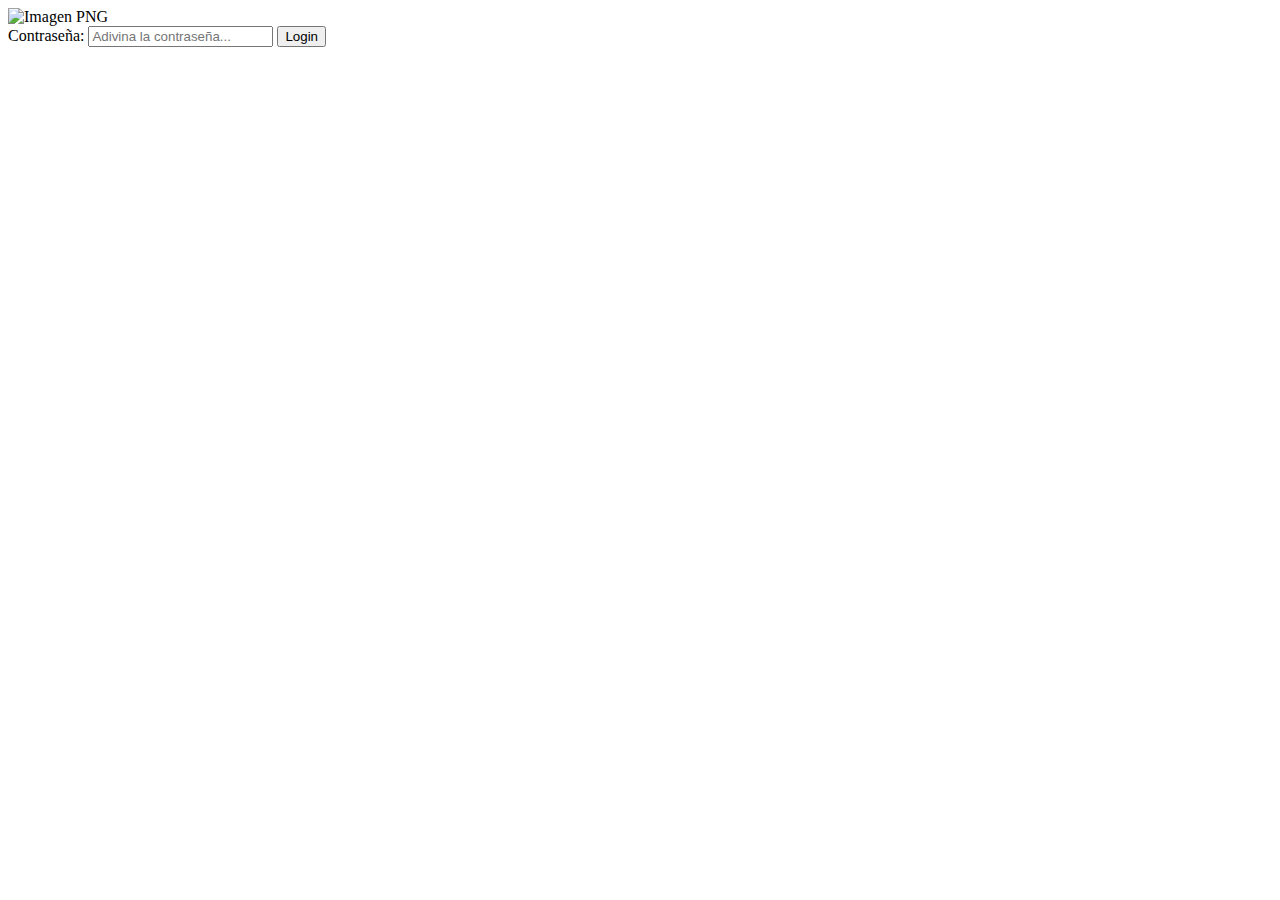
==== index.html @ 6cc07679 "ssd" ====
<!DOCTYPE html>
<html lang="en">
<head>
  <meta name="viewport" content="width=device-width, initial-scale=1.0" />
  <title>Aniversario</title>
  <!-- Google Font -->
  <link href="https://fonts.googleapis.com/css2?family=Poppins:wght@400;600&display=swap" rel="stylesheet" />
  <!-- Stylesheet -->
  <link rel="stylesheet" href="./assent/css/panda.css" />
  <link rel="icon" href="./assent/img/Stitch_and_Angel__disney___liloandstitch___stitch___angel___stitchandangel-removebg-preview.png" type="image/x-icon">
</head>
<body>
  <div class="container">
    <img src="./assent/img/Stitch_and_Angel__disney___liloandstitch___stitch___angel___stitchandangel-removebg-preview.png" alt="Imagen PNG" class="form-image">
    <form id="loginForm" action="panda.html" method="get" onsubmit="return validatePassword()">
      <label for="password">Contraseña:</label>
      <input type="password" id="password" name="password" placeholder="Adivina la contraseña... " />
      <button type="submit">Login</button>
      <p class="error-message" id="errorMessage"></p>
    </form>
  </div>
  <!-- Script -->
  <script src="./assent/js/panda.js"></script>
</body>
</html>
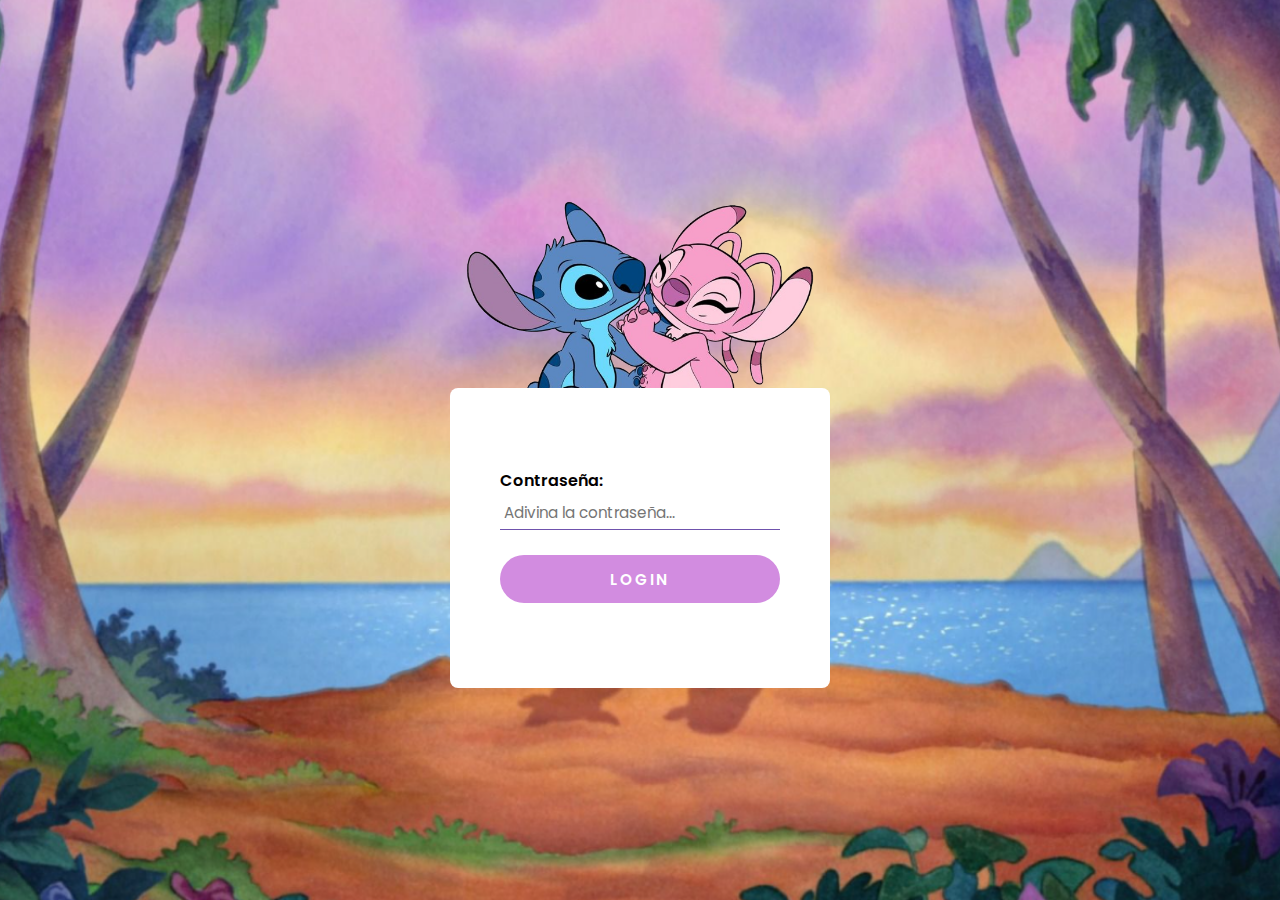
==== commit 73c2537c: "first commit" ====
--- a/index.html
+++ b/index.html
@@ -2,12 +2,12 @@
 <html lang="en">
 <head>
   <meta name="viewport" content="width=device-width, initial-scale=1.0" />
-  <title>Aniversario</title>
+  <title>CumpleMes</title>
   <!-- Google Font -->
   <link href="https://fonts.googleapis.com/css2?family=Poppins:wght@400;600&display=swap" rel="stylesheet" />
   <!-- Stylesheet -->
   <link rel="stylesheet" href="./assent/css/panda.css" />
-  <link rel="icon" href="./assent/img/Stitch_and_Angel__disney___liloandstitch___stitch___angel___stitchandangel-removebg-preview.png" type="image/x-icon">
+  <link rel="icon" href="./assent/img/icono-duki.jfif" type="image/x-icon">
 </head>
 <body>
   <div class="container">
--- a/assent/css/panda.css
+++ b/assent/css/panda.css
@@ -0,0 +1,108 @@
+/* Existing CSS s */
+* {
+  padding: 0;
+  margin: 0;
+  box-sizing: border-box;
+  font-family: "Poppins", sans-serif;
+}
+/* Estilos generales */
+body {
+  font-family: 'Arial', sans-serif;
+  background-color: #765199;
+  color: #333;
+  margin: 0;
+  padding: 0;
+  background-image: url('../img/stiich.png'); /* Ruta de la imagen de fondo */
+  background-size: cover; /* Ajusta la imagen para cubrir toda la pantalla */
+  background-position: center center; /* Centra la imagen */
+  background-repeat: no-repeat; /* Evita la repetición de la imagen */
+  background-attachment: fixed; /* Fija la imagen para evitar el movimiento */
+}
+
+/* Media query para pantallas grandes (PC)  bodrrar cualquier cosaco*/
+@media only screen and (min-width: 768px) {
+  body {
+    background-repeat: repeat; /* Permite que la imagen de fondo se duplique */
+  }
+}
+
+
+
+.container {
+  height: 31.25em;
+  width: 31.25em;
+  position: absolute;
+  transform: translate(-50%, -50%);
+  top: 50%;
+  left: 50%;
+  text-align: center; /* Center the image */
+}
+form {
+  width: 23.75em;
+  height: 18.75em;
+  background-color: #ffffff;
+  position: absolute;
+  transform: translate(-50%, -50%);
+  top: calc(50% + 5.5em); /* Adjusted to make room for the image */
+  left: 50%;
+  padding: 0 3.1em;
+  display: flex;
+  flex-direction: column;
+  justify-content: center;
+  border-radius: 0.5em;
+}
+form label {
+  display: block;
+  margin-bottom: 0.2em;
+  font-weight: 600;
+  color: #030000;
+  text-align: left; /* Align label text to the left */
+  
+}
+form input {
+  font-size: 0.95em;
+  font-weight: 400;
+  color: #3f3554;
+  padding: 0.3em;
+  border: none;
+  border-bottom: 0.12em solid #6f52ad;
+  outline: none;
+  width: 100%; /* Make input fill the width */
+}
+form input:focus {
+  border-color: #4e5aca;
+}
+form input:not(:last-child) {
+  margin-bottom: 0.9em;
+}
+form button {
+  font-size: 0.95em;
+  padding: 0.8em 0;
+  border-radius: 2em;
+  border: none;
+  outline: none;
+  background-color: #d28ce0;
+  color: #ffffff;
+  text-transform: uppercase;
+  font-weight: 600;
+  letter-spacing: 0.15em;
+  margin-top: 0.8em;
+}
+.error-message {
+  color: red;
+  margin-top: 5px;
+  text-align: center; /* Center the text */
+}
+@media screen and (max-width: 500px) {
+  .container {
+    font-size: 14px;
+  }
+}
+
+/* New CSS */
+.form-image {
+  width: 70%; /* Adjust the percentage as needed */
+  height: auto;
+  margin-bottom: 1em; /* Space between image and form */
+  
+}
